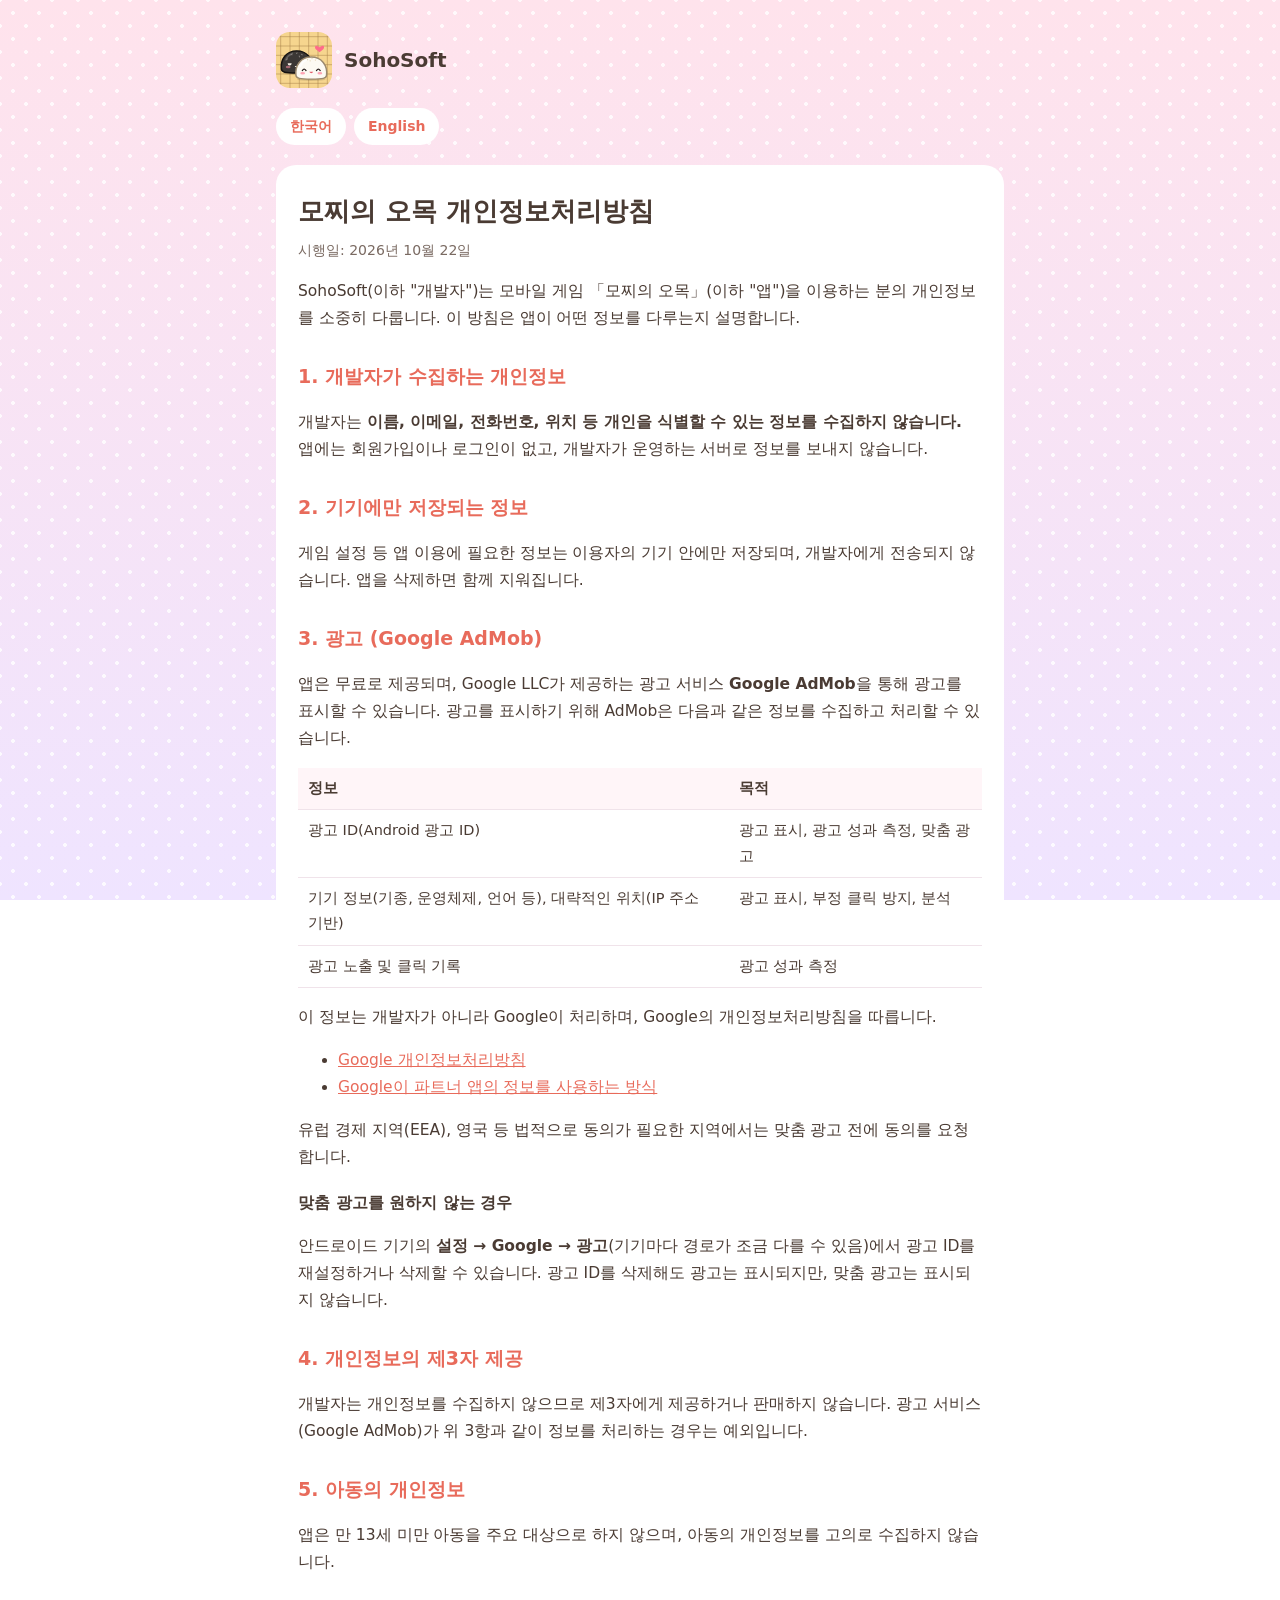
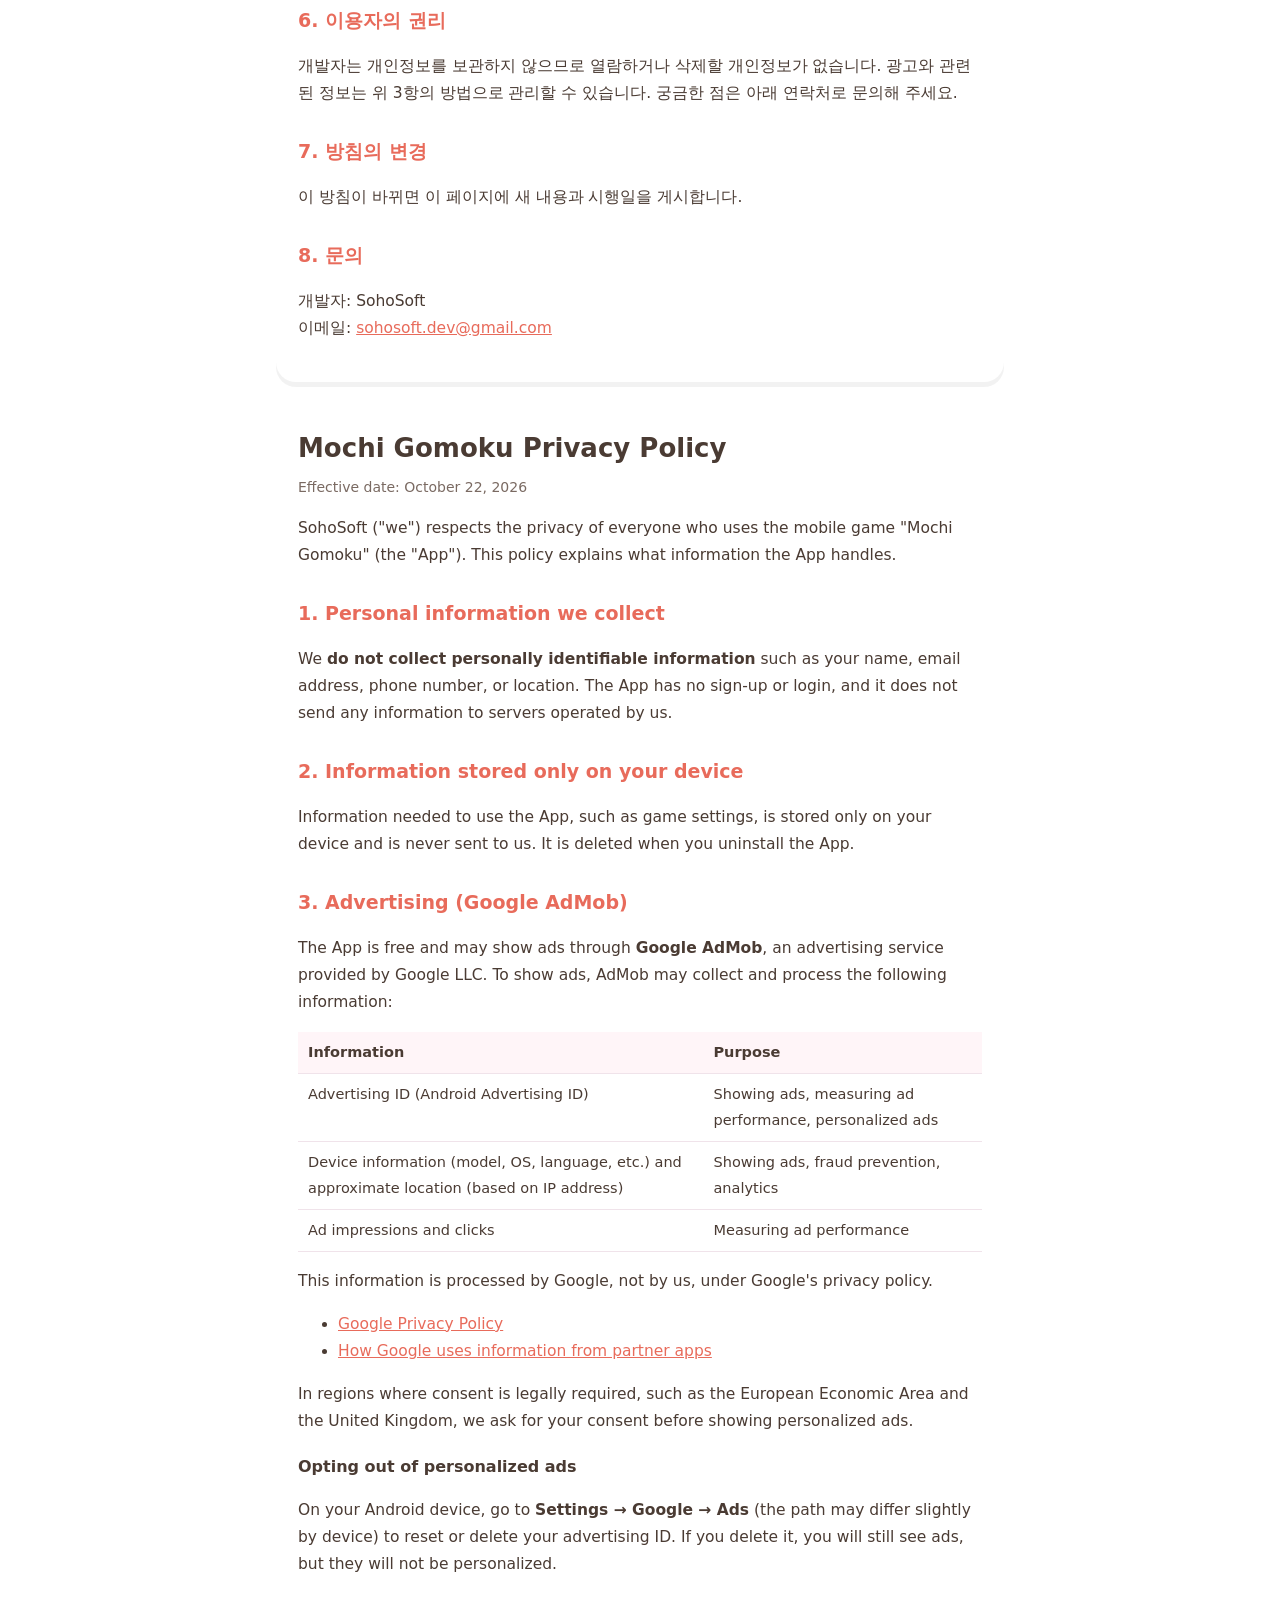
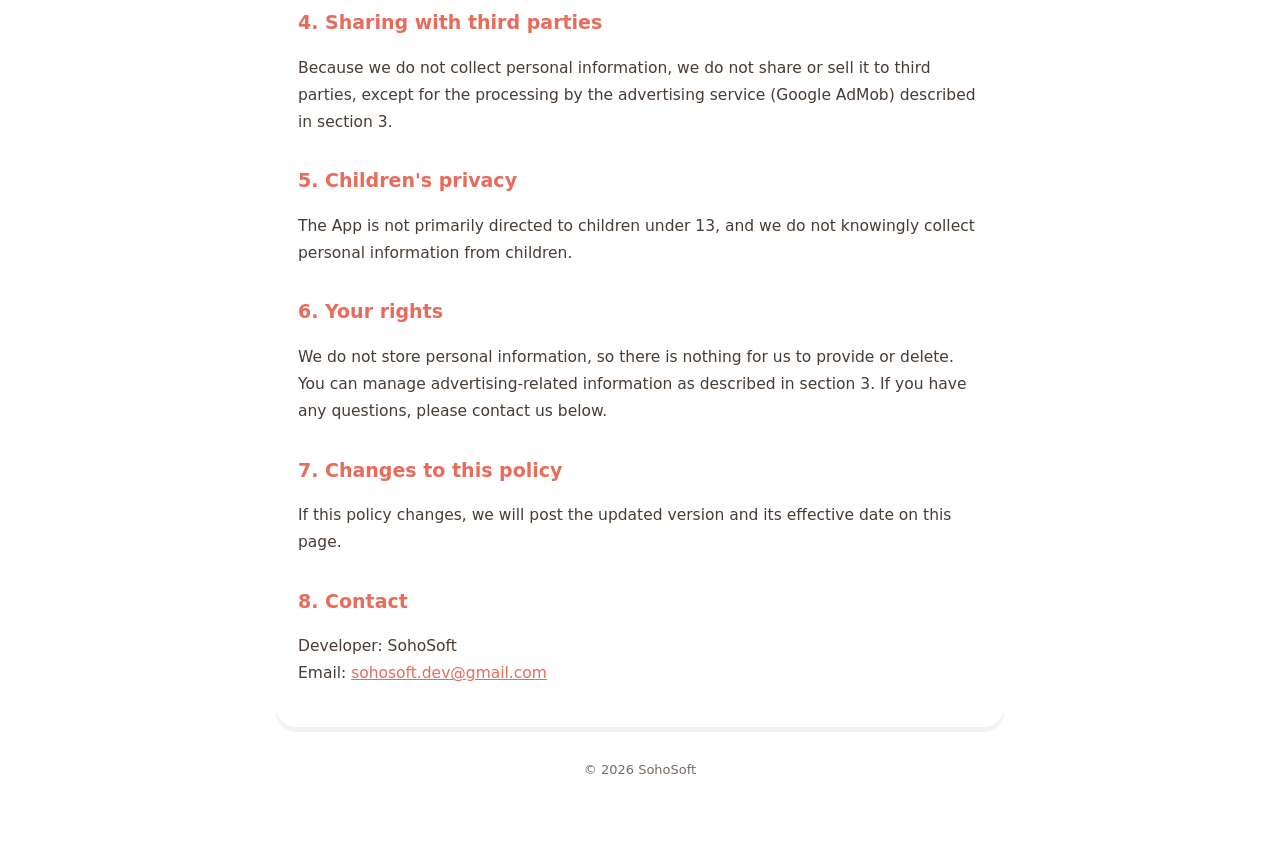
==== omok/privacy.html @ 1bc93441 "Add files via upload" ====
<!doctype html>
<html lang="ko">
<head>
  <meta charset="utf-8" />
  <meta name="viewport" content="width=device-width, initial-scale=1" />
  <title>모찌의 오목 개인정보처리방침 · Mochi Gomoku Privacy Policy</title>
  <meta name="description" content="모찌의 오목(Mochi Gomoku) 앱의 개인정보처리방침입니다." />
  <link rel="icon" href="../assets/omok-icon.svg" />
  <link rel="stylesheet" href="../assets/style.css" />
</head>
<body>
<main>
  <header class="top">
    <img src="../assets/omok-icon.svg" alt="" />
    <a href="../">SohoSoft</a>
  </header>

  <nav class="lang">
    <a href="#ko">한국어</a>
    <a href="#en">English</a>
  </nav>

  <!-- ===================== 한국어 ===================== -->
  <article class="card" id="ko" lang="ko">
    <h1>모찌의 오목 개인정보처리방침</h1>
    <p class="meta">시행일: 2026년 10월 22일</p>

    <p>SohoSoft(이하 "개발자")는 모바일 게임 「모찌의 오목」(이하 "앱")을 이용하는 분의 개인정보를 소중히 다룹니다. 이 방침은 앱이 어떤 정보를 다루는지 설명합니다.</p>

    <h2>1. 개발자가 수집하는 개인정보</h2>
    <p>개발자는 <strong>이름, 이메일, 전화번호, 위치 등 개인을 식별할 수 있는 정보를 수집하지 않습니다.</strong> 앱에는 회원가입이나 로그인이 없고, 개발자가 운영하는 서버로 정보를 보내지 않습니다.</p>

    <h2>2. 기기에만 저장되는 정보</h2>
    <p>게임 설정 등 앱 이용에 필요한 정보는 이용자의 기기 안에만 저장되며, 개발자에게 전송되지 않습니다. 앱을 삭제하면 함께 지워집니다.</p>

    <h2>3. 광고 (Google AdMob)</h2>
    <p>앱은 무료로 제공되며, Google LLC가 제공하는 광고 서비스 <strong>Google AdMob</strong>을 통해 광고를 표시할 수 있습니다. 광고를 표시하기 위해 AdMob은 다음과 같은 정보를 수집하고 처리할 수 있습니다.</p>
    <table>
      <tr><th>정보</th><th>목적</th></tr>
      <tr><td>광고 ID(Android 광고 ID)</td><td>광고 표시, 광고 성과 측정, 맞춤 광고</td></tr>
      <tr><td>기기 정보(기종, 운영체제, 언어 등), 대략적인 위치(IP 주소 기반)</td><td>광고 표시, 부정 클릭 방지, 분석</td></tr>
      <tr><td>광고 노출 및 클릭 기록</td><td>광고 성과 측정</td></tr>
    </table>
    <p>이 정보는 개발자가 아니라 Google이 처리하며, Google의 개인정보처리방침을 따릅니다.</p>
    <ul>
      <li><a href="https://policies.google.com/privacy" rel="noopener">Google 개인정보처리방침</a></li>
      <li><a href="https://policies.google.com/technologies/partner-sites" rel="noopener">Google이 파트너 앱의 정보를 사용하는 방식</a></li>
    </ul>
    <p>유럽 경제 지역(EEA), 영국 등 법적으로 동의가 필요한 지역에서는 맞춤 광고 전에 동의를 요청합니다.</p>

    <h3>맞춤 광고를 원하지 않는 경우</h3>
    <p>안드로이드 기기의 <strong>설정 → Google → 광고</strong>(기기마다 경로가 조금 다를 수 있음)에서 광고 ID를 재설정하거나 삭제할 수 있습니다. 광고 ID를 삭제해도 광고는 표시되지만, 맞춤 광고는 표시되지 않습니다.</p>

    <h2>4. 개인정보의 제3자 제공</h2>
    <p>개발자는 개인정보를 수집하지 않으므로 제3자에게 제공하거나 판매하지 않습니다. 광고 서비스(Google AdMob)가 위 3항과 같이 정보를 처리하는 경우는 예외입니다.</p>

    <h2>5. 아동의 개인정보</h2>
    <p>앱은 만 13세 미만 아동을 주요 대상으로 하지 않으며, 아동의 개인정보를 고의로 수집하지 않습니다.</p>

    <h2>6. 이용자의 권리</h2>
    <p>개발자는 개인정보를 보관하지 않으므로 열람하거나 삭제할 개인정보가 없습니다. 광고와 관련된 정보는 위 3항의 방법으로 관리할 수 있습니다. 궁금한 점은 아래 연락처로 문의해 주세요.</p>

    <h2>7. 방침의 변경</h2>
    <p>이 방침이 바뀌면 이 페이지에 새 내용과 시행일을 게시합니다.</p>

    <h2>8. 문의</h2>
    <p>개발자: SohoSoft<br />이메일: <a href="mailto:sohosoft.dev@gmail.com">sohosoft.dev@gmail.com</a></p>
  </article>

  <!-- ===================== English ===================== -->
  <article class="card" id="en" lang="en">
    <h1>Mochi Gomoku Privacy Policy</h1>
    <p class="meta">Effective date: October 22, 2026</p>

    <p>SohoSoft ("we") respects the privacy of everyone who uses the mobile game "Mochi Gomoku" (the "App"). This policy explains what information the App handles.</p>

    <h2>1. Personal information we collect</h2>
    <p>We <strong>do not collect personally identifiable information</strong> such as your name, email address, phone number, or location. The App has no sign-up or login, and it does not send any information to servers operated by us.</p>

    <h2>2. Information stored only on your device</h2>
    <p>Information needed to use the App, such as game settings, is stored only on your device and is never sent to us. It is deleted when you uninstall the App.</p>

    <h2>3. Advertising (Google AdMob)</h2>
    <p>The App is free and may show ads through <strong>Google AdMob</strong>, an advertising service provided by Google LLC. To show ads, AdMob may collect and process the following information:</p>
    <table>
      <tr><th>Information</th><th>Purpose</th></tr>
      <tr><td>Advertising ID (Android Advertising ID)</td><td>Showing ads, measuring ad performance, personalized ads</td></tr>
      <tr><td>Device information (model, OS, language, etc.) and approximate location (based on IP address)</td><td>Showing ads, fraud prevention, analytics</td></tr>
      <tr><td>Ad impressions and clicks</td><td>Measuring ad performance</td></tr>
    </table>
    <p>This information is processed by Google, not by us, under Google's privacy policy.</p>
    <ul>
      <li><a href="https://policies.google.com/privacy?hl=en" rel="noopener">Google Privacy Policy</a></li>
      <li><a href="https://policies.google.com/technologies/partner-sites?hl=en" rel="noopener">How Google uses information from partner apps</a></li>
    </ul>
    <p>In regions where consent is legally required, such as the European Economic Area and the United Kingdom, we ask for your consent before showing personalized ads.</p>

    <h3>Opting out of personalized ads</h3>
    <p>On your Android device, go to <strong>Settings → Google → Ads</strong> (the path may differ slightly by device) to reset or delete your advertising ID. If you delete it, you will still see ads, but they will not be personalized.</p>

    <h2>4. Sharing with third parties</h2>
    <p>Because we do not collect personal information, we do not share or sell it to third parties, except for the processing by the advertising service (Google AdMob) described in section 3.</p>

    <h2>5. Children's privacy</h2>
    <p>The App is not primarily directed to children under 13, and we do not knowingly collect personal information from children.</p>

    <h2>6. Your rights</h2>
    <p>We do not store personal information, so there is nothing for us to provide or delete. You can manage advertising-related information as described in section 3. If you have any questions, please contact us below.</p>

    <h2>7. Changes to this policy</h2>
    <p>If this policy changes, we will post the updated version and its effective date on this page.</p>

    <h2>8. Contact</h2>
    <p>Developer: SohoSoft<br />Email: <a href="mailto:sohosoft.dev@gmail.com">sohosoft.dev@gmail.com</a></p>
  </article>

  <footer>© 2026 SohoSoft</footer>
</main>
</body>
</html>
---- assets/style.css ----
/* SohoSoft 사이트 공통 스타일: 앱과 같은 솜사탕 하늘 톤, 글은 읽기 편한 기본 글꼴 */

:root {
  --ink: #4a3b33;
  --muted: #7a6a62;
  --coral: #e86b5b;
  --card: #ffffff;
  --line: #f0e3ea;
}

* { box-sizing: border-box; }

body {
  margin: 0;
  color: var(--ink);
  font-family: system-ui, -apple-system, "Apple SD Gothic Neo", "Malgun Gothic", "Noto Sans KR", sans-serif;
  line-height: 1.75;
  background:
    radial-gradient(circle, rgba(255, 255, 255, 0.8) 1.6px, transparent 2.2px) 0 0 / 26px 26px,
    radial-gradient(circle, rgba(255, 255, 255, 0.8) 1.6px, transparent 2.2px) 13px 13px / 26px 26px,
    linear-gradient(180deg, #ffe3ec 0%, #efe4ff 100%);
  background-attachment: fixed;
  min-height: 100vh;
}

main { max-width: 760px; margin: 0 auto; padding: 32px 16px 64px; }

header.top { display: flex; align-items: center; gap: 12px; margin-bottom: 20px; }
header.top img { width: 56px; height: 56px; border-radius: 14px; }
header.top a { color: inherit; text-decoration: none; font-weight: 700; font-size: 20px; }

.card {
  background: var(--card);
  border-radius: 20px;
  padding: 24px 22px;
  box-shadow: 0 5px 0 rgba(0, 0, 0, 0.05);
  margin-bottom: 20px;
}

h1 { font-size: 26px; margin: 0 0 4px; }
h2 { font-size: 19px; margin: 28px 0 8px; color: var(--coral); }
h3 { font-size: 16px; margin: 18px 0 6px; }
p, li { font-size: 15.5px; }
.meta { color: var(--muted); font-size: 14px; margin: 0; }
a { color: var(--coral); }

.lang { display: flex; gap: 8px; margin: 0 0 20px; }
.lang a {
  padding: 6px 14px;
  border-radius: 999px;
  background: #fff;
  text-decoration: none;
  font-size: 14px;
  font-weight: 700;
}

table { width: 100%; border-collapse: collapse; font-size: 14.5px; margin: 8px 0; }
th, td { text-align: left; padding: 8px 10px; border-bottom: 1px solid var(--line); vertical-align: top; }
th { background: #fff5f8; }

.apps { display: grid; gap: 14px; }
.app { display: flex; gap: 14px; align-items: center; }
.app img { width: 64px; height: 64px; border-radius: 16px; flex: none; }
.app h3 { margin: 0; }
.app p { margin: 2px 0 0; color: var(--muted); font-size: 14.5px; }

footer { text-align: center; color: var(--muted); font-size: 13px; margin-top: 32px; }
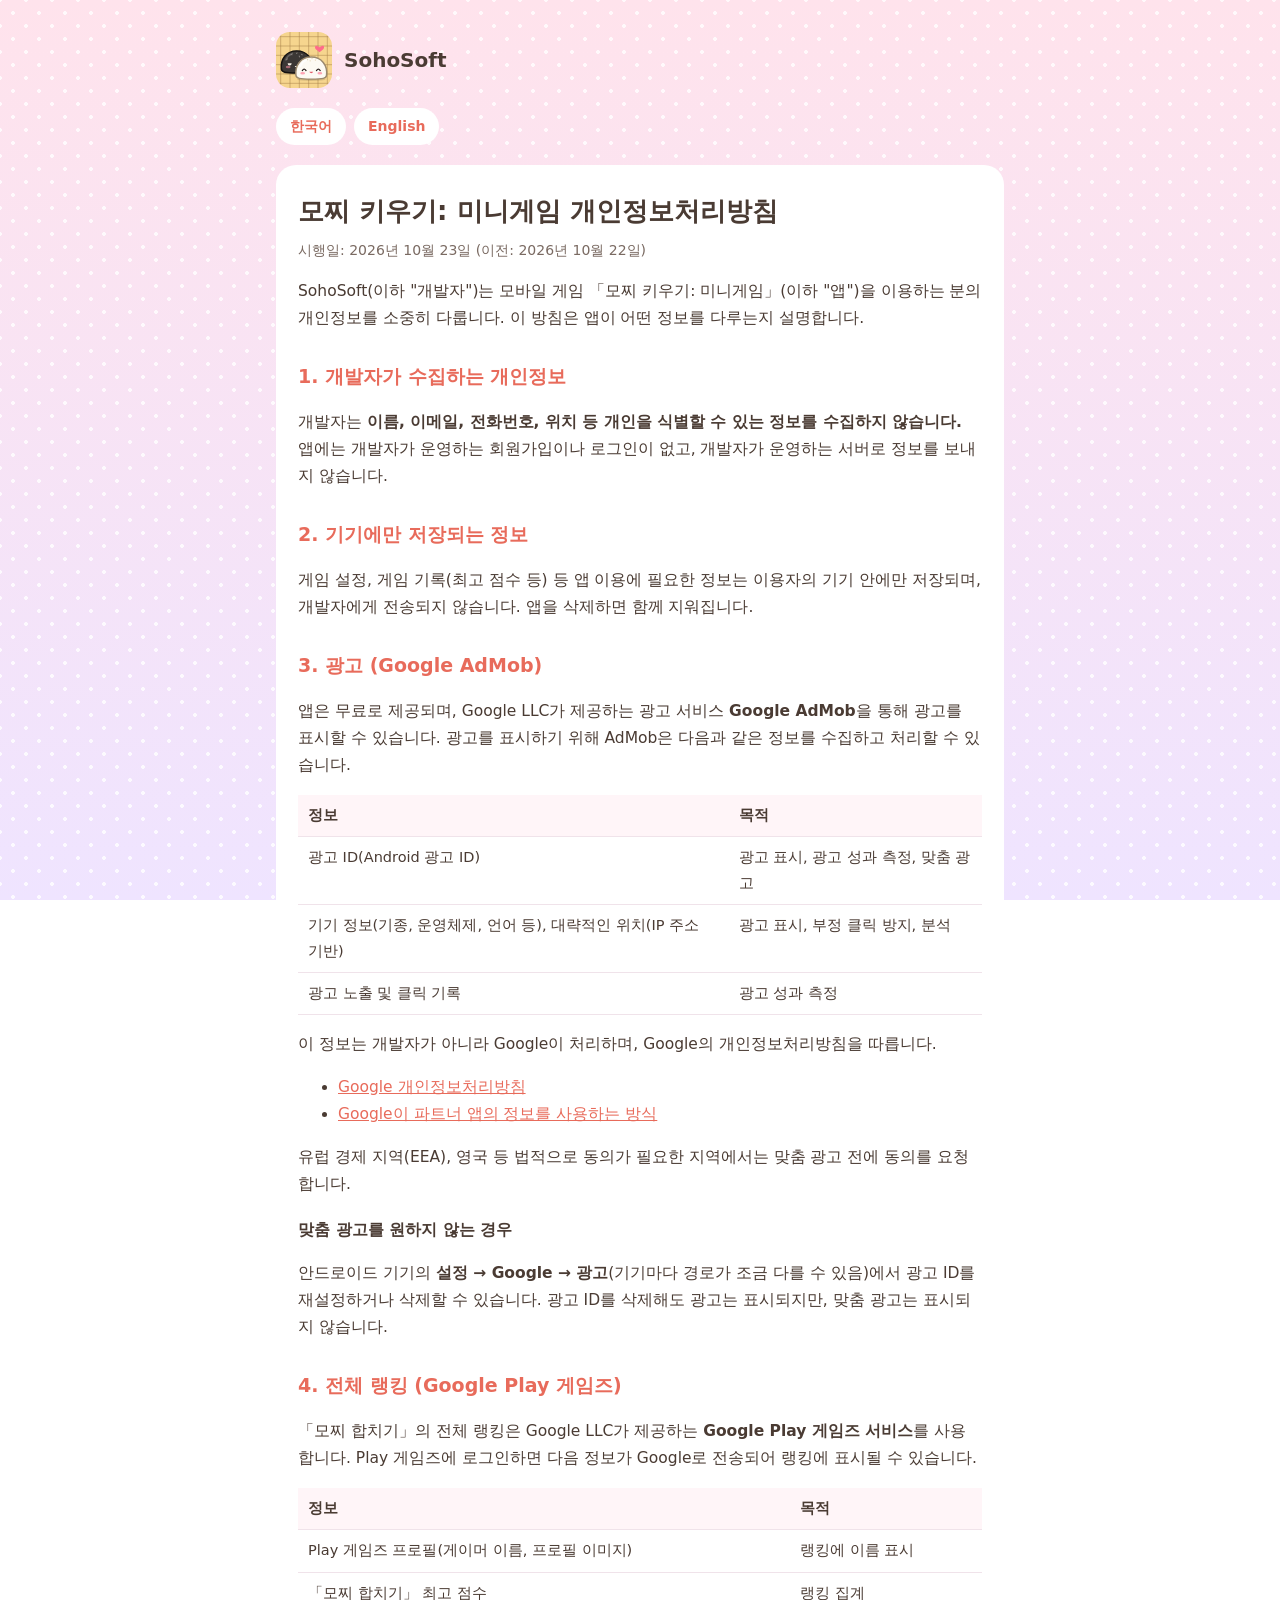
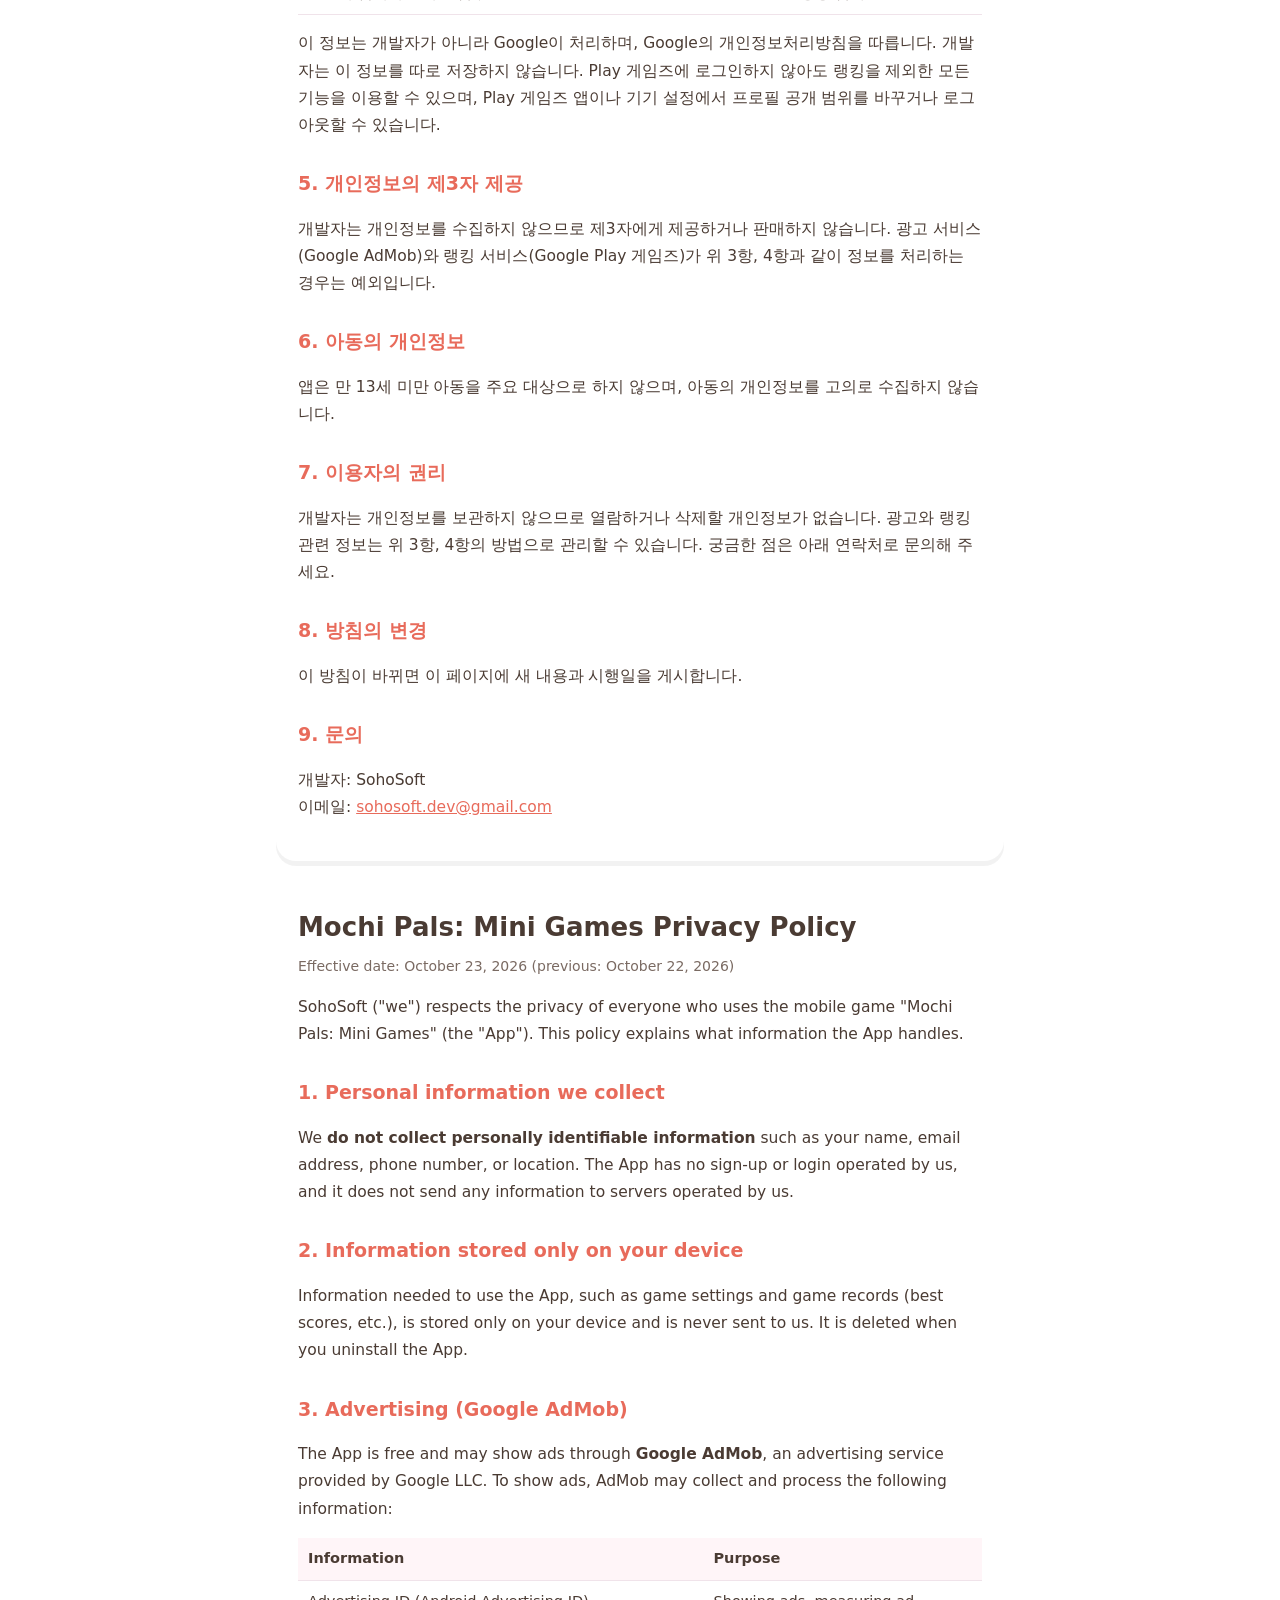
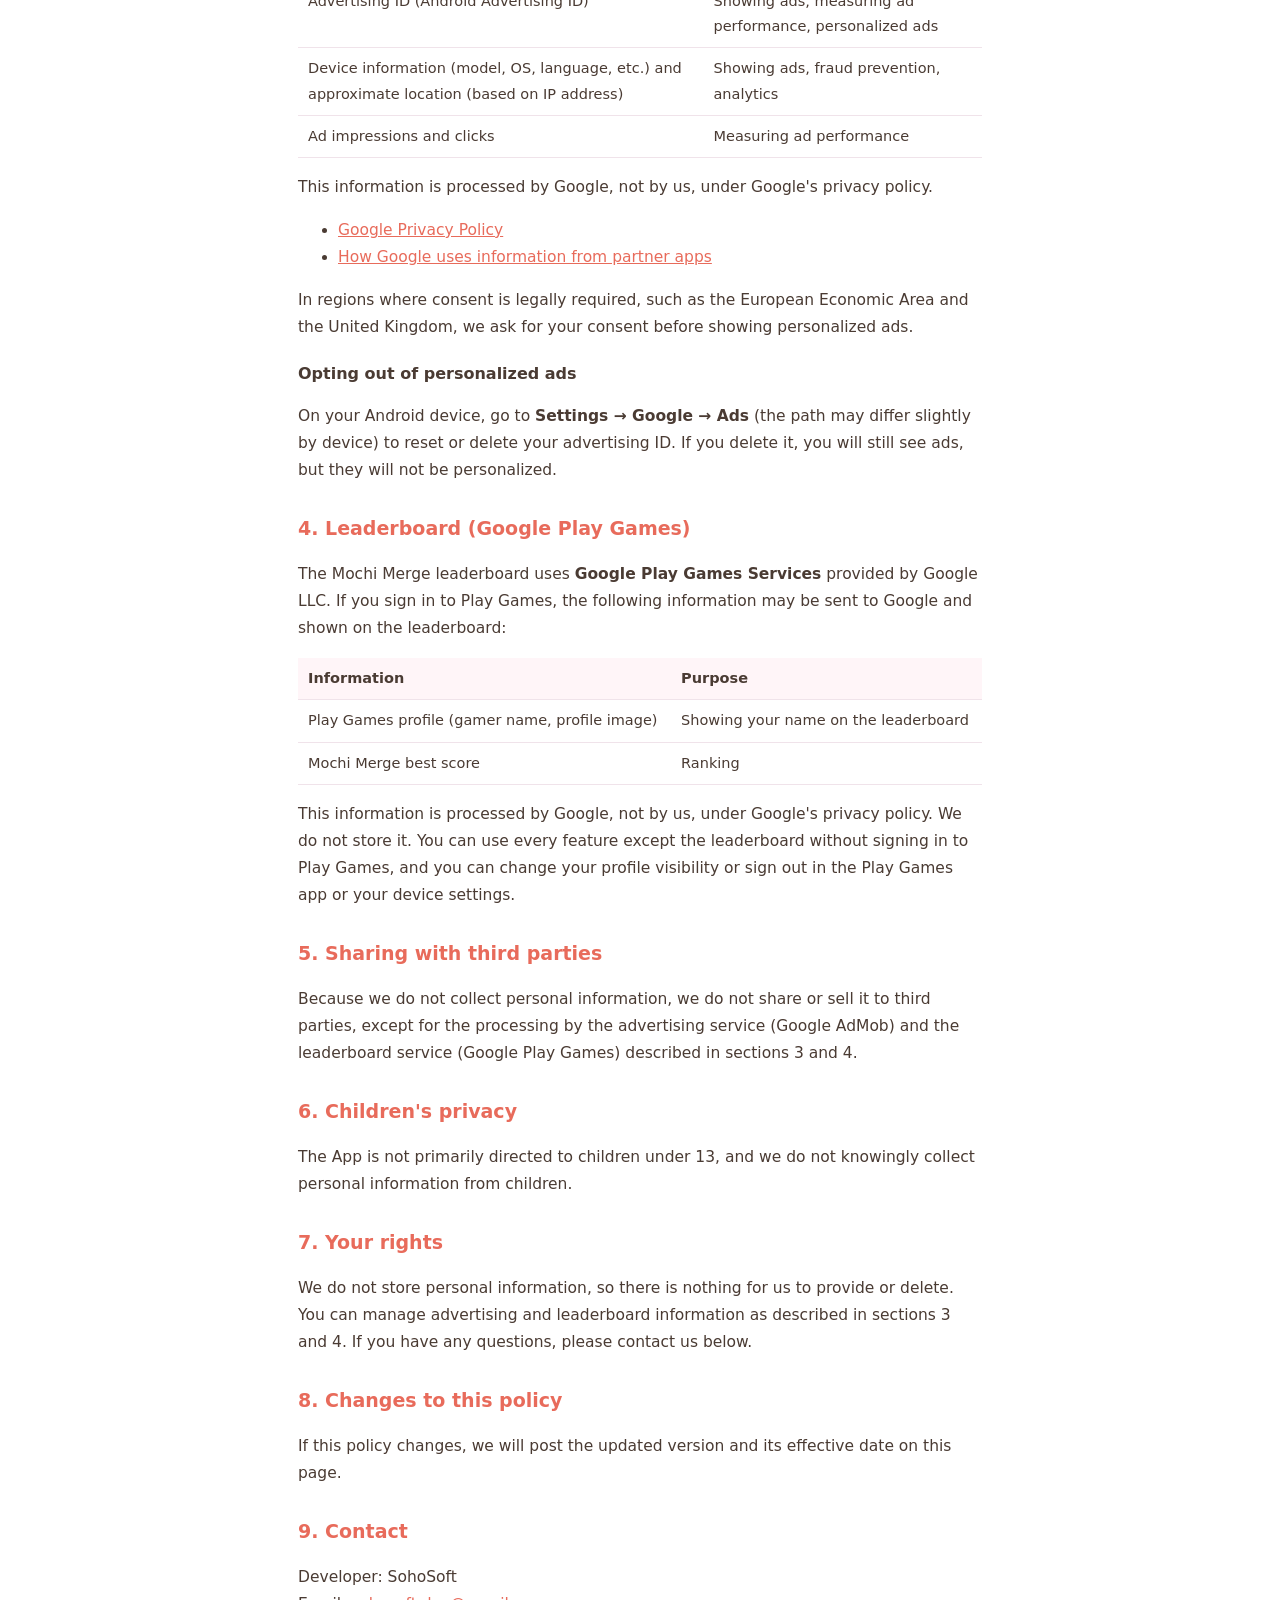
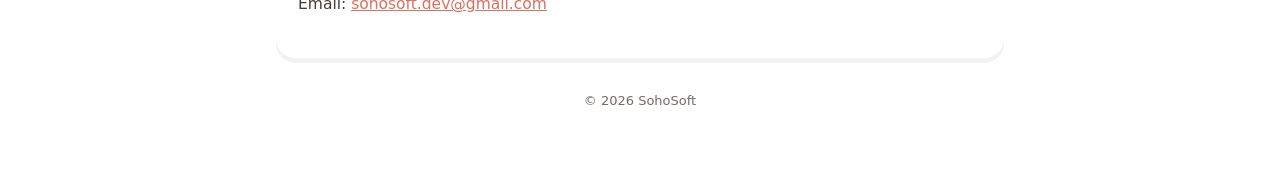
==== commit 6521c5e5: "모찌 키우기: 미니게임 이름 변경, 개인정보처리방침에 Play 게임즈 항목 추가 Co-Authored-By: Claude Sonnet 5.5 <noreply@anthropic.co" ====
--- a/omok/privacy.html
+++ b/omok/privacy.html
@@ -3,8 +3,8 @@
 <head>
   <meta charset="utf-8" />
   <meta name="viewport" content="width=device-width, initial-scale=1" />
-  <title>모찌의 오목 개인정보처리방침 · Mochi Gomoku Privacy Policy</title>
-  <meta name="description" content="모찌의 오목(Mochi Gomoku) 앱의 개인정보처리방침입니다." />
+  <title>모찌 키우기: 미니게임 개인정보처리방침 · Mochi Pals: Mini Games Privacy Policy</title>
+  <meta name="description" content="모찌 키우기: 미니게임(Mochi Pals: Mini Games) 앱의 개인정보처리방침입니다." />
   <link rel="icon" href="../assets/omok-icon.svg" />
   <link rel="stylesheet" href="../assets/style.css" />
 </head>
@@ -22,16 +22,16 @@
 
   <!-- ===================== 한국어 ===================== -->
   <article class="card" id="ko" lang="ko">
-    <h1>모찌의 오목 개인정보처리방침</h1>
-    <p class="meta">시행일: 2026년 10월 22일</p>
+    <h1>모찌 키우기: 미니게임 개인정보처리방침</h1>
+    <p class="meta">시행일: 2026년 10월 23일 (이전: 2026년 10월 22일)</p>
 
-    <p>SohoSoft(이하 "개발자")는 모바일 게임 「모찌의 오목」(이하 "앱")을 이용하는 분의 개인정보를 소중히 다룹니다. 이 방침은 앱이 어떤 정보를 다루는지 설명합니다.</p>
+    <p>SohoSoft(이하 "개발자")는 모바일 게임 「모찌 키우기: 미니게임」(이하 "앱")을 이용하는 분의 개인정보를 소중히 다룹니다. 이 방침은 앱이 어떤 정보를 다루는지 설명합니다.</p>
 
     <h2>1. 개발자가 수집하는 개인정보</h2>
-    <p>개발자는 <strong>이름, 이메일, 전화번호, 위치 등 개인을 식별할 수 있는 정보를 수집하지 않습니다.</strong> 앱에는 회원가입이나 로그인이 없고, 개발자가 운영하는 서버로 정보를 보내지 않습니다.</p>
+    <p>개발자는 <strong>이름, 이메일, 전화번호, 위치 등 개인을 식별할 수 있는 정보를 수집하지 않습니다.</strong> 앱에는 개발자가 운영하는 회원가입이나 로그인이 없고, 개발자가 운영하는 서버로 정보를 보내지 않습니다.</p>
 
     <h2>2. 기기에만 저장되는 정보</h2>
-    <p>게임 설정 등 앱 이용에 필요한 정보는 이용자의 기기 안에만 저장되며, 개발자에게 전송되지 않습니다. 앱을 삭제하면 함께 지워집니다.</p>
+    <p>게임 설정, 게임 기록(최고 점수 등) 등 앱 이용에 필요한 정보는 이용자의 기기 안에만 저장되며, 개발자에게 전송되지 않습니다. 앱을 삭제하면 함께 지워집니다.</p>
 
     <h2>3. 광고 (Google AdMob)</h2>
     <p>앱은 무료로 제공되며, Google LLC가 제공하는 광고 서비스 <strong>Google AdMob</strong>을 통해 광고를 표시할 수 있습니다. 광고를 표시하기 위해 AdMob은 다음과 같은 정보를 수집하고 처리할 수 있습니다.</p>
@@ -51,34 +51,43 @@
     <h3>맞춤 광고를 원하지 않는 경우</h3>
     <p>안드로이드 기기의 <strong>설정 → Google → 광고</strong>(기기마다 경로가 조금 다를 수 있음)에서 광고 ID를 재설정하거나 삭제할 수 있습니다. 광고 ID를 삭제해도 광고는 표시되지만, 맞춤 광고는 표시되지 않습니다.</p>
 
-    <h2>4. 개인정보의 제3자 제공</h2>
-    <p>개발자는 개인정보를 수집하지 않으므로 제3자에게 제공하거나 판매하지 않습니다. 광고 서비스(Google AdMob)가 위 3항과 같이 정보를 처리하는 경우는 예외입니다.</p>
+    <h2>4. 전체 랭킹 (Google Play 게임즈)</h2>
+    <p>「모찌 합치기」의 전체 랭킹은 Google LLC가 제공하는 <strong>Google Play 게임즈 서비스</strong>를 사용합니다. Play 게임즈에 로그인하면 다음 정보가 Google로 전송되어 랭킹에 표시될 수 있습니다.</p>
+    <table>
+      <tr><th>정보</th><th>목적</th></tr>
+      <tr><td>Play 게임즈 프로필(게이머 이름, 프로필 이미지)</td><td>랭킹에 이름 표시</td></tr>
+      <tr><td>「모찌 합치기」 최고 점수</td><td>랭킹 집계</td></tr>
+    </table>
+    <p>이 정보는 개발자가 아니라 Google이 처리하며, Google의 개인정보처리방침을 따릅니다. 개발자는 이 정보를 따로 저장하지 않습니다. Play 게임즈에 로그인하지 않아도 랭킹을 제외한 모든 기능을 이용할 수 있으며, Play 게임즈 앱이나 기기 설정에서 프로필 공개 범위를 바꾸거나 로그아웃할 수 있습니다.</p>
 
-    <h2>5. 아동의 개인정보</h2>
+    <h2>5. 개인정보의 제3자 제공</h2>
+    <p>개발자는 개인정보를 수집하지 않으므로 제3자에게 제공하거나 판매하지 않습니다. 광고 서비스(Google AdMob)와 랭킹 서비스(Google Play 게임즈)가 위 3항, 4항과 같이 정보를 처리하는 경우는 예외입니다.</p>
+
+    <h2>6. 아동의 개인정보</h2>
     <p>앱은 만 13세 미만 아동을 주요 대상으로 하지 않으며, 아동의 개인정보를 고의로 수집하지 않습니다.</p>
 
-    <h2>6. 이용자의 권리</h2>
-    <p>개발자는 개인정보를 보관하지 않으므로 열람하거나 삭제할 개인정보가 없습니다. 광고와 관련된 정보는 위 3항의 방법으로 관리할 수 있습니다. 궁금한 점은 아래 연락처로 문의해 주세요.</p>
+    <h2>7. 이용자의 권리</h2>
+    <p>개발자는 개인정보를 보관하지 않으므로 열람하거나 삭제할 개인정보가 없습니다. 광고와 랭킹 관련 정보는 위 3항, 4항의 방법으로 관리할 수 있습니다. 궁금한 점은 아래 연락처로 문의해 주세요.</p>
 
-    <h2>7. 방침의 변경</h2>
+    <h2>8. 방침의 변경</h2>
     <p>이 방침이 바뀌면 이 페이지에 새 내용과 시행일을 게시합니다.</p>
 
-    <h2>8. 문의</h2>
+    <h2>9. 문의</h2>
     <p>개발자: SohoSoft<br />이메일: <a href="mailto:sohosoft.dev@gmail.com">sohosoft.dev@gmail.com</a></p>
   </article>
 
   <!-- ===================== English ===================== -->
   <article class="card" id="en" lang="en">
-    <h1>Mochi Gomoku Privacy Policy</h1>
-    <p class="meta">Effective date: October 22, 2026</p>
+    <h1>Mochi Pals: Mini Games Privacy Policy</h1>
+    <p class="meta">Effective date: October 23, 2026 (previous: October 22, 2026)</p>
 
-    <p>SohoSoft ("we") respects the privacy of everyone who uses the mobile game "Mochi Gomoku" (the "App"). This policy explains what information the App handles.</p>
+    <p>SohoSoft ("we") respects the privacy of everyone who uses the mobile game "Mochi Pals: Mini Games" (the "App"). This policy explains what information the App handles.</p>
 
     <h2>1. Personal information we collect</h2>
-    <p>We <strong>do not collect personally identifiable information</strong> such as your name, email address, phone number, or location. The App has no sign-up or login, and it does not send any information to servers operated by us.</p>
+    <p>We <strong>do not collect personally identifiable information</strong> such as your name, email address, phone number, or location. The App has no sign-up or login operated by us, and it does not send any information to servers operated by us.</p>
 
     <h2>2. Information stored only on your device</h2>
-    <p>Information needed to use the App, such as game settings, is stored only on your device and is never sent to us. It is deleted when you uninstall the App.</p>
+    <p>Information needed to use the App, such as game settings and game records (best scores, etc.), is stored only on your device and is never sent to us. It is deleted when you uninstall the App.</p>
 
     <h2>3. Advertising (Google AdMob)</h2>
     <p>The App is free and may show ads through <strong>Google AdMob</strong>, an advertising service provided by Google LLC. To show ads, AdMob may collect and process the following information:</p>
@@ -98,19 +107,28 @@
     <h3>Opting out of personalized ads</h3>
     <p>On your Android device, go to <strong>Settings → Google → Ads</strong> (the path may differ slightly by device) to reset or delete your advertising ID. If you delete it, you will still see ads, but they will not be personalized.</p>
 
-    <h2>4. Sharing with third parties</h2>
-    <p>Because we do not collect personal information, we do not share or sell it to third parties, except for the processing by the advertising service (Google AdMob) described in section 3.</p>
+    <h2>4. Leaderboard (Google Play Games)</h2>
+    <p>The Mochi Merge leaderboard uses <strong>Google Play Games Services</strong> provided by Google LLC. If you sign in to Play Games, the following information may be sent to Google and shown on the leaderboard:</p>
+    <table>
+      <tr><th>Information</th><th>Purpose</th></tr>
+      <tr><td>Play Games profile (gamer name, profile image)</td><td>Showing your name on the leaderboard</td></tr>
+      <tr><td>Mochi Merge best score</td><td>Ranking</td></tr>
+    </table>
+    <p>This information is processed by Google, not by us, under Google's privacy policy. We do not store it. You can use every feature except the leaderboard without signing in to Play Games, and you can change your profile visibility or sign out in the Play Games app or your device settings.</p>
 
-    <h2>5. Children's privacy</h2>
+    <h2>5. Sharing with third parties</h2>
+    <p>Because we do not collect personal information, we do not share or sell it to third parties, except for the processing by the advertising service (Google AdMob) and the leaderboard service (Google Play Games) described in sections 3 and 4.</p>
+
+    <h2>6. Children's privacy</h2>
     <p>The App is not primarily directed to children under 13, and we do not knowingly collect personal information from children.</p>
 
-    <h2>6. Your rights</h2>
-    <p>We do not store personal information, so there is nothing for us to provide or delete. You can manage advertising-related information as described in section 3. If you have any questions, please contact us below.</p>
+    <h2>7. Your rights</h2>
+    <p>We do not store personal information, so there is nothing for us to provide or delete. You can manage advertising and leaderboard information as described in sections 3 and 4. If you have any questions, please contact us below.</p>
 
-    <h2>7. Changes to this policy</h2>
+    <h2>8. Changes to this policy</h2>
     <p>If this policy changes, we will post the updated version and its effective date on this page.</p>
 
-    <h2>8. Contact</h2>
+    <h2>9. Contact</h2>
     <p>Developer: SohoSoft<br />Email: <a href="mailto:sohosoft.dev@gmail.com">sohosoft.dev@gmail.com</a></p>
   </article>
 
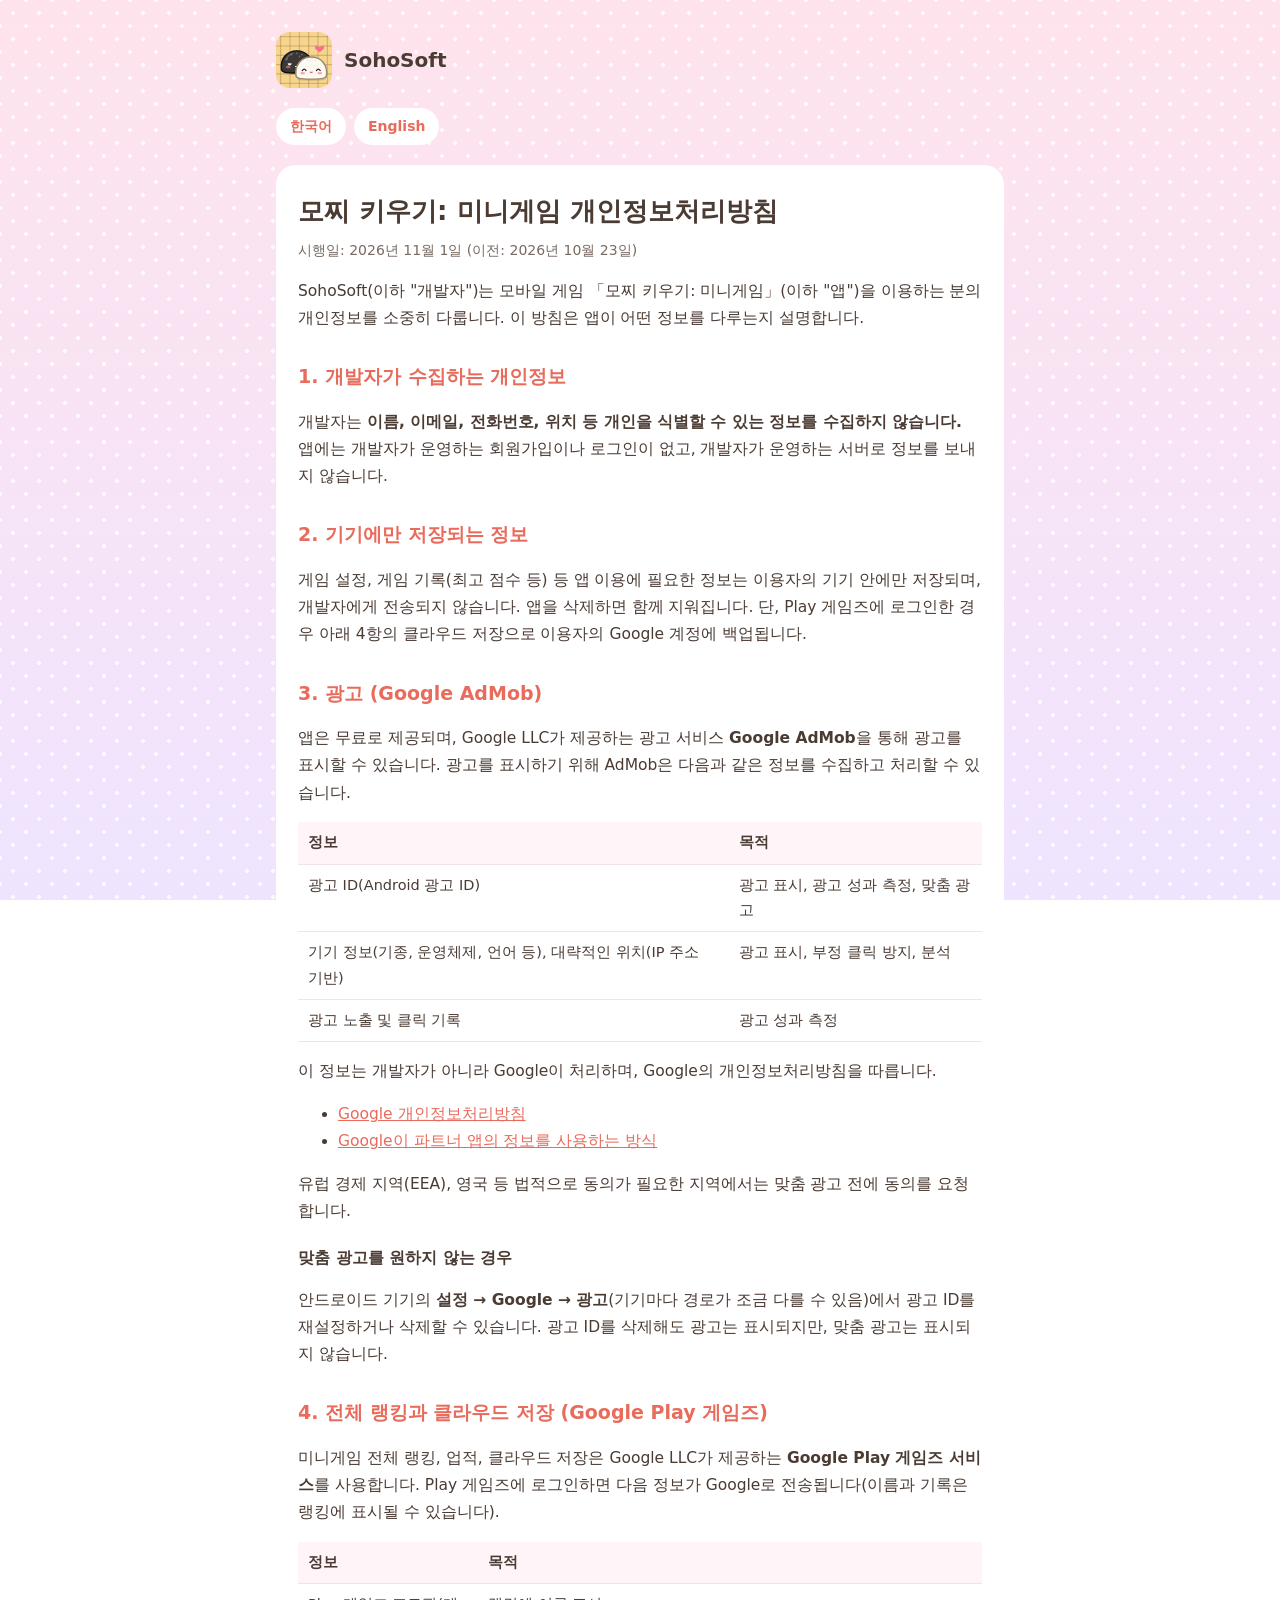
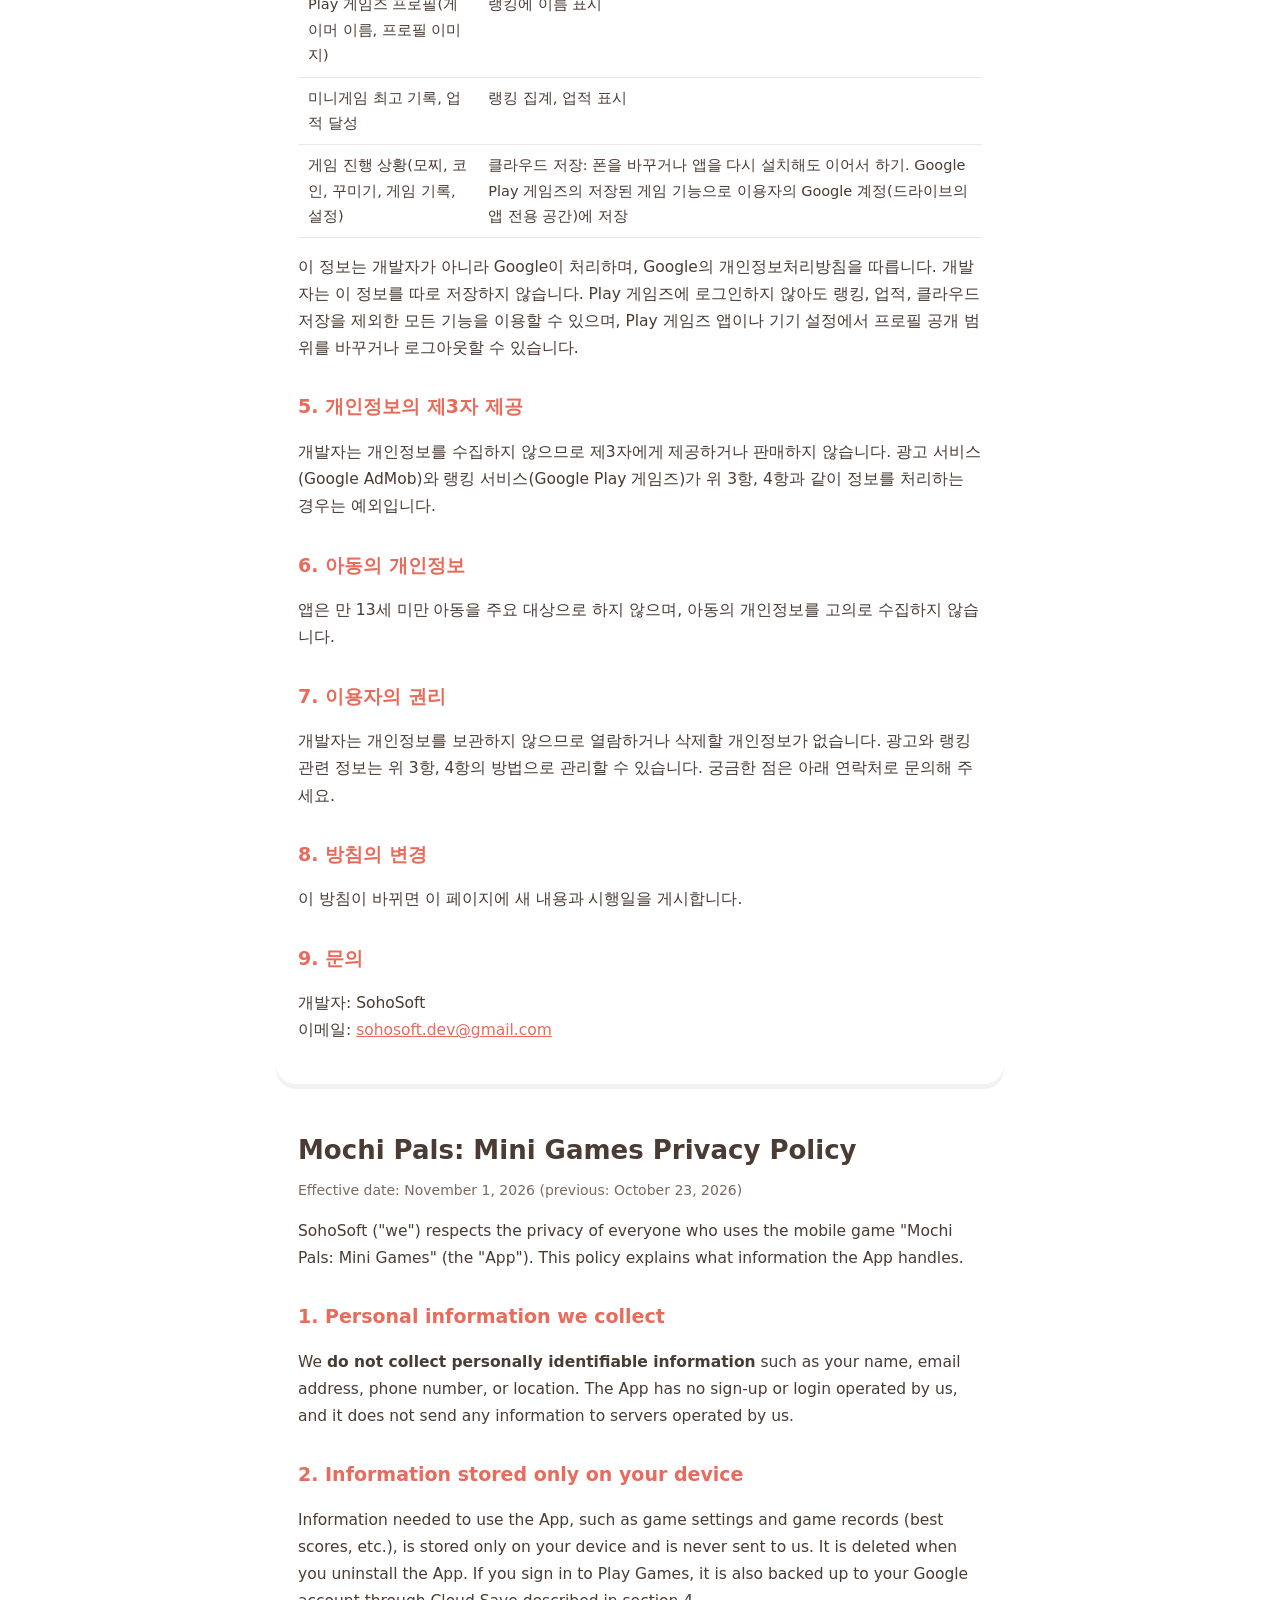
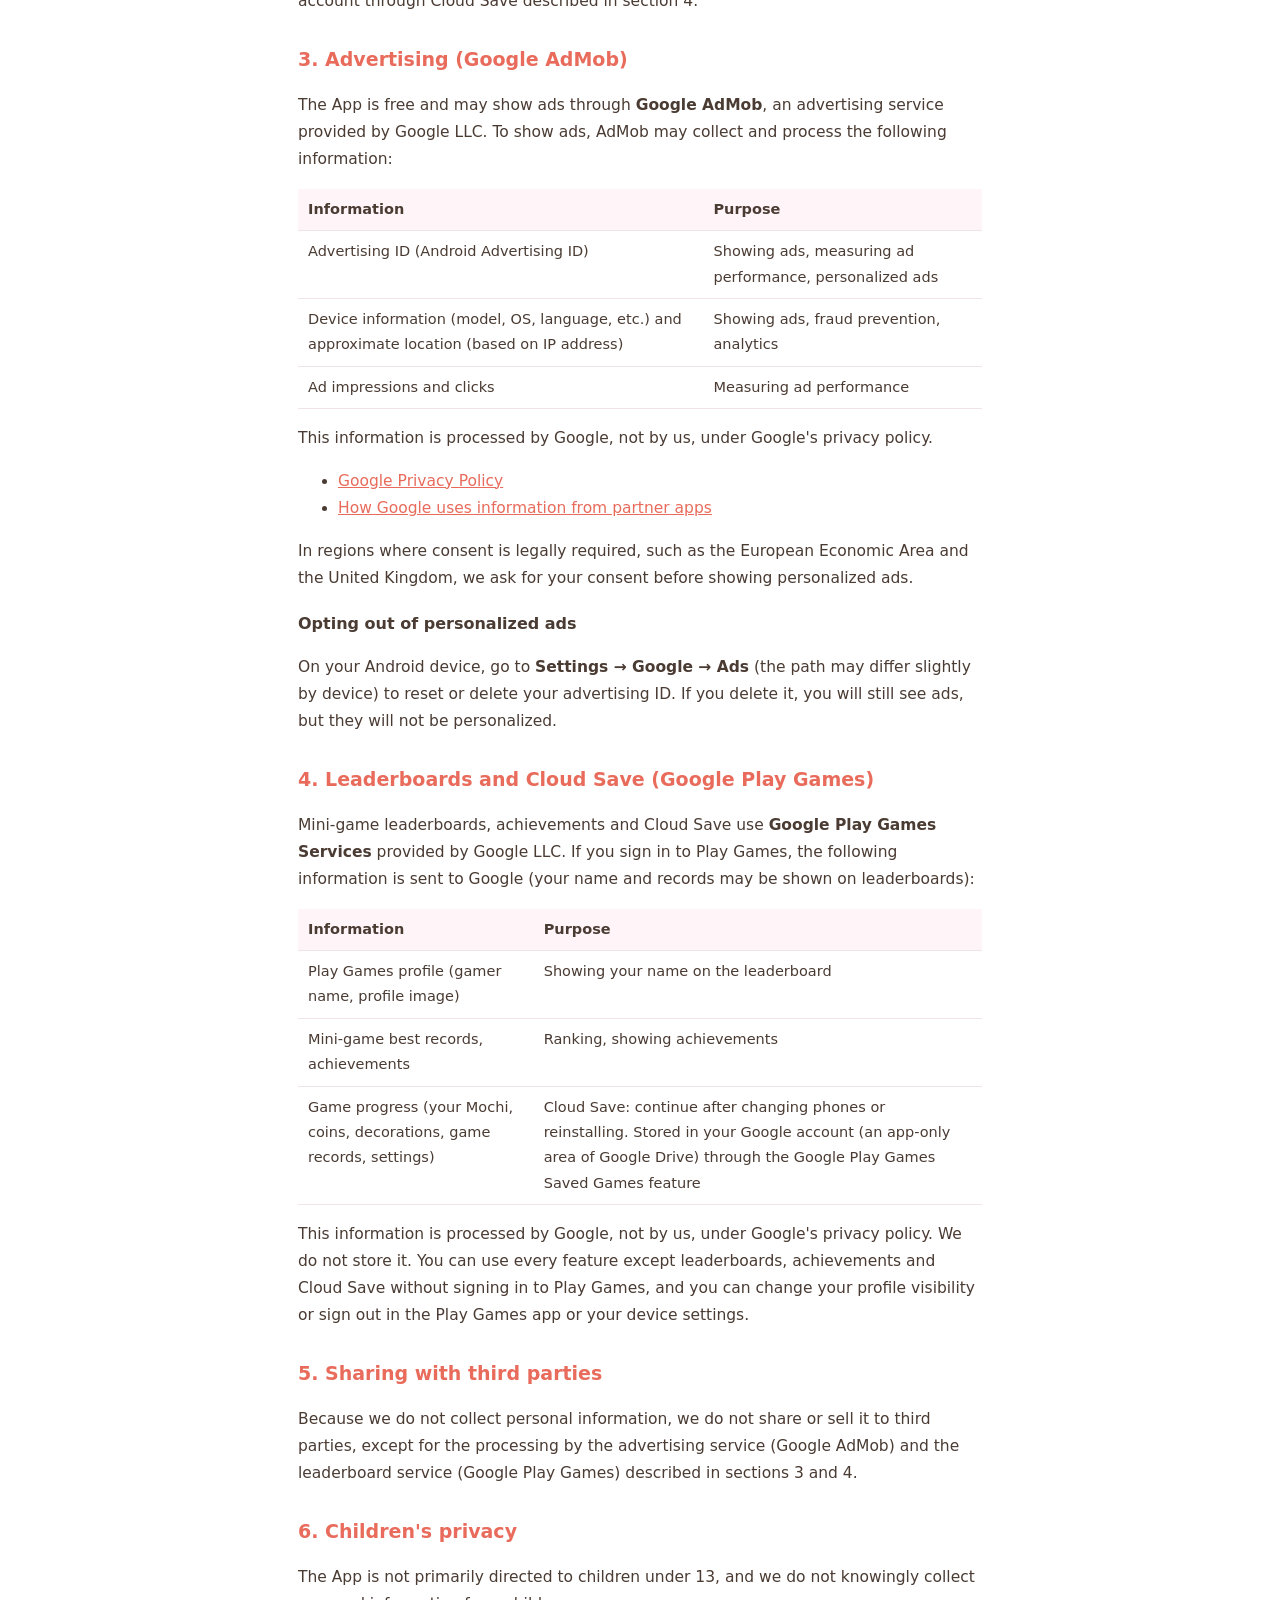
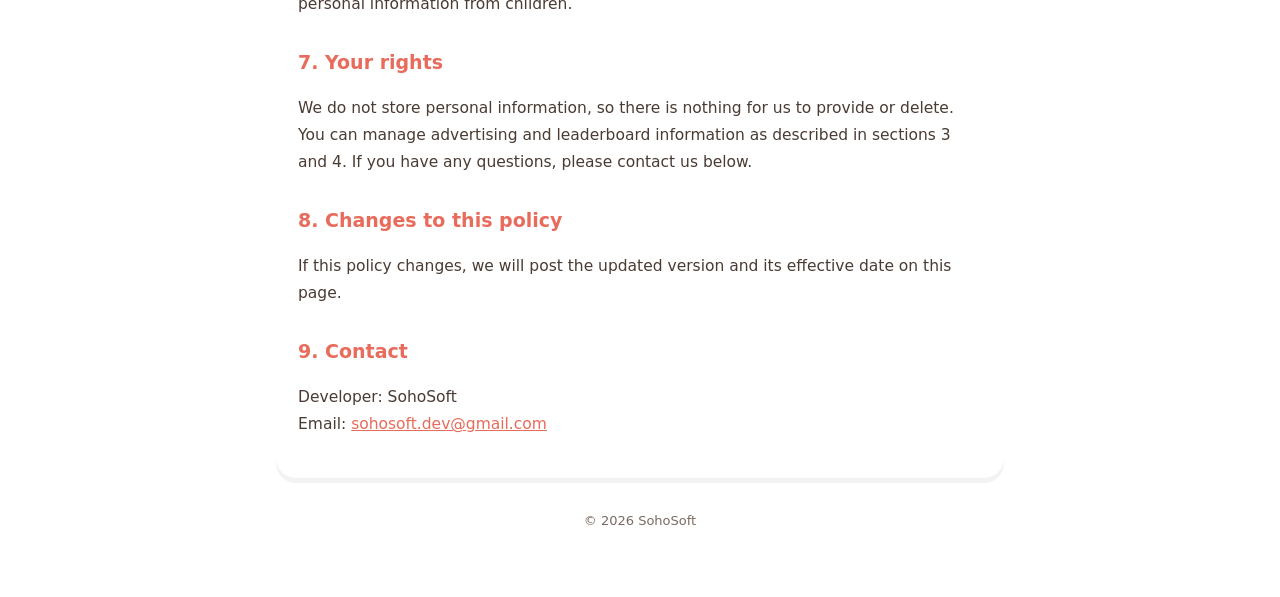
==== commit b88536f3: "개인정보처리방침: 클라우드 저장(Play 게임즈 저장된 게임), 미니게임 랭킹·업적 반영 Co-Authored-By: Claude Opus 5.5 <noreply@anthropic" ====
--- a/omok/privacy.html
+++ b/omok/privacy.html
@@ -23,7 +23,7 @@
   <!-- ===================== 한국어 ===================== -->
   <article class="card" id="ko" lang="ko">
     <h1>모찌 키우기: 미니게임 개인정보처리방침</h1>
-    <p class="meta">시행일: 2026년 10월 23일 (이전: 2026년 10월 22일)</p>
+    <p class="meta">시행일: 2026년 11월 1일 (이전: 2026년 10월 23일)</p>
 
     <p>SohoSoft(이하 "개발자")는 모바일 게임 「모찌 키우기: 미니게임」(이하 "앱")을 이용하는 분의 개인정보를 소중히 다룹니다. 이 방침은 앱이 어떤 정보를 다루는지 설명합니다.</p>
 
@@ -31,7 +31,7 @@
     <p>개발자는 <strong>이름, 이메일, 전화번호, 위치 등 개인을 식별할 수 있는 정보를 수집하지 않습니다.</strong> 앱에는 개발자가 운영하는 회원가입이나 로그인이 없고, 개발자가 운영하는 서버로 정보를 보내지 않습니다.</p>
 
     <h2>2. 기기에만 저장되는 정보</h2>
-    <p>게임 설정, 게임 기록(최고 점수 등) 등 앱 이용에 필요한 정보는 이용자의 기기 안에만 저장되며, 개발자에게 전송되지 않습니다. 앱을 삭제하면 함께 지워집니다.</p>
+    <p>게임 설정, 게임 기록(최고 점수 등) 등 앱 이용에 필요한 정보는 이용자의 기기 안에만 저장되며, 개발자에게 전송되지 않습니다. 앱을 삭제하면 함께 지워집니다. 단, Play 게임즈에 로그인한 경우 아래 4항의 클라우드 저장으로 이용자의 Google 계정에 백업됩니다.</p>
 
     <h2>3. 광고 (Google AdMob)</h2>
     <p>앱은 무료로 제공되며, Google LLC가 제공하는 광고 서비스 <strong>Google AdMob</strong>을 통해 광고를 표시할 수 있습니다. 광고를 표시하기 위해 AdMob은 다음과 같은 정보를 수집하고 처리할 수 있습니다.</p>
@@ -51,14 +51,15 @@
     <h3>맞춤 광고를 원하지 않는 경우</h3>
     <p>안드로이드 기기의 <strong>설정 → Google → 광고</strong>(기기마다 경로가 조금 다를 수 있음)에서 광고 ID를 재설정하거나 삭제할 수 있습니다. 광고 ID를 삭제해도 광고는 표시되지만, 맞춤 광고는 표시되지 않습니다.</p>
 
-    <h2>4. 전체 랭킹 (Google Play 게임즈)</h2>
-    <p>「모찌 합치기」의 전체 랭킹은 Google LLC가 제공하는 <strong>Google Play 게임즈 서비스</strong>를 사용합니다. Play 게임즈에 로그인하면 다음 정보가 Google로 전송되어 랭킹에 표시될 수 있습니다.</p>
+    <h2>4. 전체 랭킹과 클라우드 저장 (Google Play 게임즈)</h2>
+    <p>미니게임 전체 랭킹, 업적, 클라우드 저장은 Google LLC가 제공하는 <strong>Google Play 게임즈 서비스</strong>를 사용합니다. Play 게임즈에 로그인하면 다음 정보가 Google로 전송됩니다(이름과 기록은 랭킹에 표시될 수 있습니다).</p>
     <table>
       <tr><th>정보</th><th>목적</th></tr>
       <tr><td>Play 게임즈 프로필(게이머 이름, 프로필 이미지)</td><td>랭킹에 이름 표시</td></tr>
-      <tr><td>「모찌 합치기」 최고 점수</td><td>랭킹 집계</td></tr>
+      <tr><td>미니게임 최고 기록, 업적 달성</td><td>랭킹 집계, 업적 표시</td></tr>
+      <tr><td>게임 진행 상황(모찌, 코인, 꾸미기, 게임 기록, 설정)</td><td>클라우드 저장: 폰을 바꾸거나 앱을 다시 설치해도 이어서 하기. Google Play 게임즈의 저장된 게임 기능으로 이용자의 Google 계정(드라이브의 앱 전용 공간)에 저장</td></tr>
     </table>
-    <p>이 정보는 개발자가 아니라 Google이 처리하며, Google의 개인정보처리방침을 따릅니다. 개발자는 이 정보를 따로 저장하지 않습니다. Play 게임즈에 로그인하지 않아도 랭킹을 제외한 모든 기능을 이용할 수 있으며, Play 게임즈 앱이나 기기 설정에서 프로필 공개 범위를 바꾸거나 로그아웃할 수 있습니다.</p>
+    <p>이 정보는 개발자가 아니라 Google이 처리하며, Google의 개인정보처리방침을 따릅니다. 개발자는 이 정보를 따로 저장하지 않습니다. Play 게임즈에 로그인하지 않아도 랭킹, 업적, 클라우드 저장을 제외한 모든 기능을 이용할 수 있으며, Play 게임즈 앱이나 기기 설정에서 프로필 공개 범위를 바꾸거나 로그아웃할 수 있습니다.</p>
 
     <h2>5. 개인정보의 제3자 제공</h2>
     <p>개발자는 개인정보를 수집하지 않으므로 제3자에게 제공하거나 판매하지 않습니다. 광고 서비스(Google AdMob)와 랭킹 서비스(Google Play 게임즈)가 위 3항, 4항과 같이 정보를 처리하는 경우는 예외입니다.</p>
@@ -79,7 +80,7 @@
   <!-- ===================== English ===================== -->
   <article class="card" id="en" lang="en">
     <h1>Mochi Pals: Mini Games Privacy Policy</h1>
-    <p class="meta">Effective date: October 23, 2026 (previous: October 22, 2026)</p>
+    <p class="meta">Effective date: November 1, 2026 (previous: October 23, 2026)</p>
 
     <p>SohoSoft ("we") respects the privacy of everyone who uses the mobile game "Mochi Pals: Mini Games" (the "App"). This policy explains what information the App handles.</p>
 
@@ -87,7 +88,7 @@
     <p>We <strong>do not collect personally identifiable information</strong> such as your name, email address, phone number, or location. The App has no sign-up or login operated by us, and it does not send any information to servers operated by us.</p>
 
     <h2>2. Information stored only on your device</h2>
-    <p>Information needed to use the App, such as game settings and game records (best scores, etc.), is stored only on your device and is never sent to us. It is deleted when you uninstall the App.</p>
+    <p>Information needed to use the App, such as game settings and game records (best scores, etc.), is stored only on your device and is never sent to us. It is deleted when you uninstall the App. If you sign in to Play Games, it is also backed up to your Google account through Cloud Save described in section 4.</p>
 
     <h2>3. Advertising (Google AdMob)</h2>
     <p>The App is free and may show ads through <strong>Google AdMob</strong>, an advertising service provided by Google LLC. To show ads, AdMob may collect and process the following information:</p>
@@ -107,14 +108,15 @@
     <h3>Opting out of personalized ads</h3>
     <p>On your Android device, go to <strong>Settings → Google → Ads</strong> (the path may differ slightly by device) to reset or delete your advertising ID. If you delete it, you will still see ads, but they will not be personalized.</p>
 
-    <h2>4. Leaderboard (Google Play Games)</h2>
-    <p>The Mochi Merge leaderboard uses <strong>Google Play Games Services</strong> provided by Google LLC. If you sign in to Play Games, the following information may be sent to Google and shown on the leaderboard:</p>
+    <h2>4. Leaderboards and Cloud Save (Google Play Games)</h2>
+    <p>Mini-game leaderboards, achievements and Cloud Save use <strong>Google Play Games Services</strong> provided by Google LLC. If you sign in to Play Games, the following information is sent to Google (your name and records may be shown on leaderboards):</p>
     <table>
       <tr><th>Information</th><th>Purpose</th></tr>
       <tr><td>Play Games profile (gamer name, profile image)</td><td>Showing your name on the leaderboard</td></tr>
-      <tr><td>Mochi Merge best score</td><td>Ranking</td></tr>
+      <tr><td>Mini-game best records, achievements</td><td>Ranking, showing achievements</td></tr>
+      <tr><td>Game progress (your Mochi, coins, decorations, game records, settings)</td><td>Cloud Save: continue after changing phones or reinstalling. Stored in your Google account (an app-only area of Google Drive) through the Google Play Games Saved Games feature</td></tr>
     </table>
-    <p>This information is processed by Google, not by us, under Google's privacy policy. We do not store it. You can use every feature except the leaderboard without signing in to Play Games, and you can change your profile visibility or sign out in the Play Games app or your device settings.</p>
+    <p>This information is processed by Google, not by us, under Google's privacy policy. We do not store it. You can use every feature except leaderboards, achievements and Cloud Save without signing in to Play Games, and you can change your profile visibility or sign out in the Play Games app or your device settings.</p>
 
     <h2>5. Sharing with third parties</h2>
     <p>Because we do not collect personal information, we do not share or sell it to third parties, except for the processing by the advertising service (Google AdMob) and the leaderboard service (Google Play Games) described in sections 3 and 4.</p>
